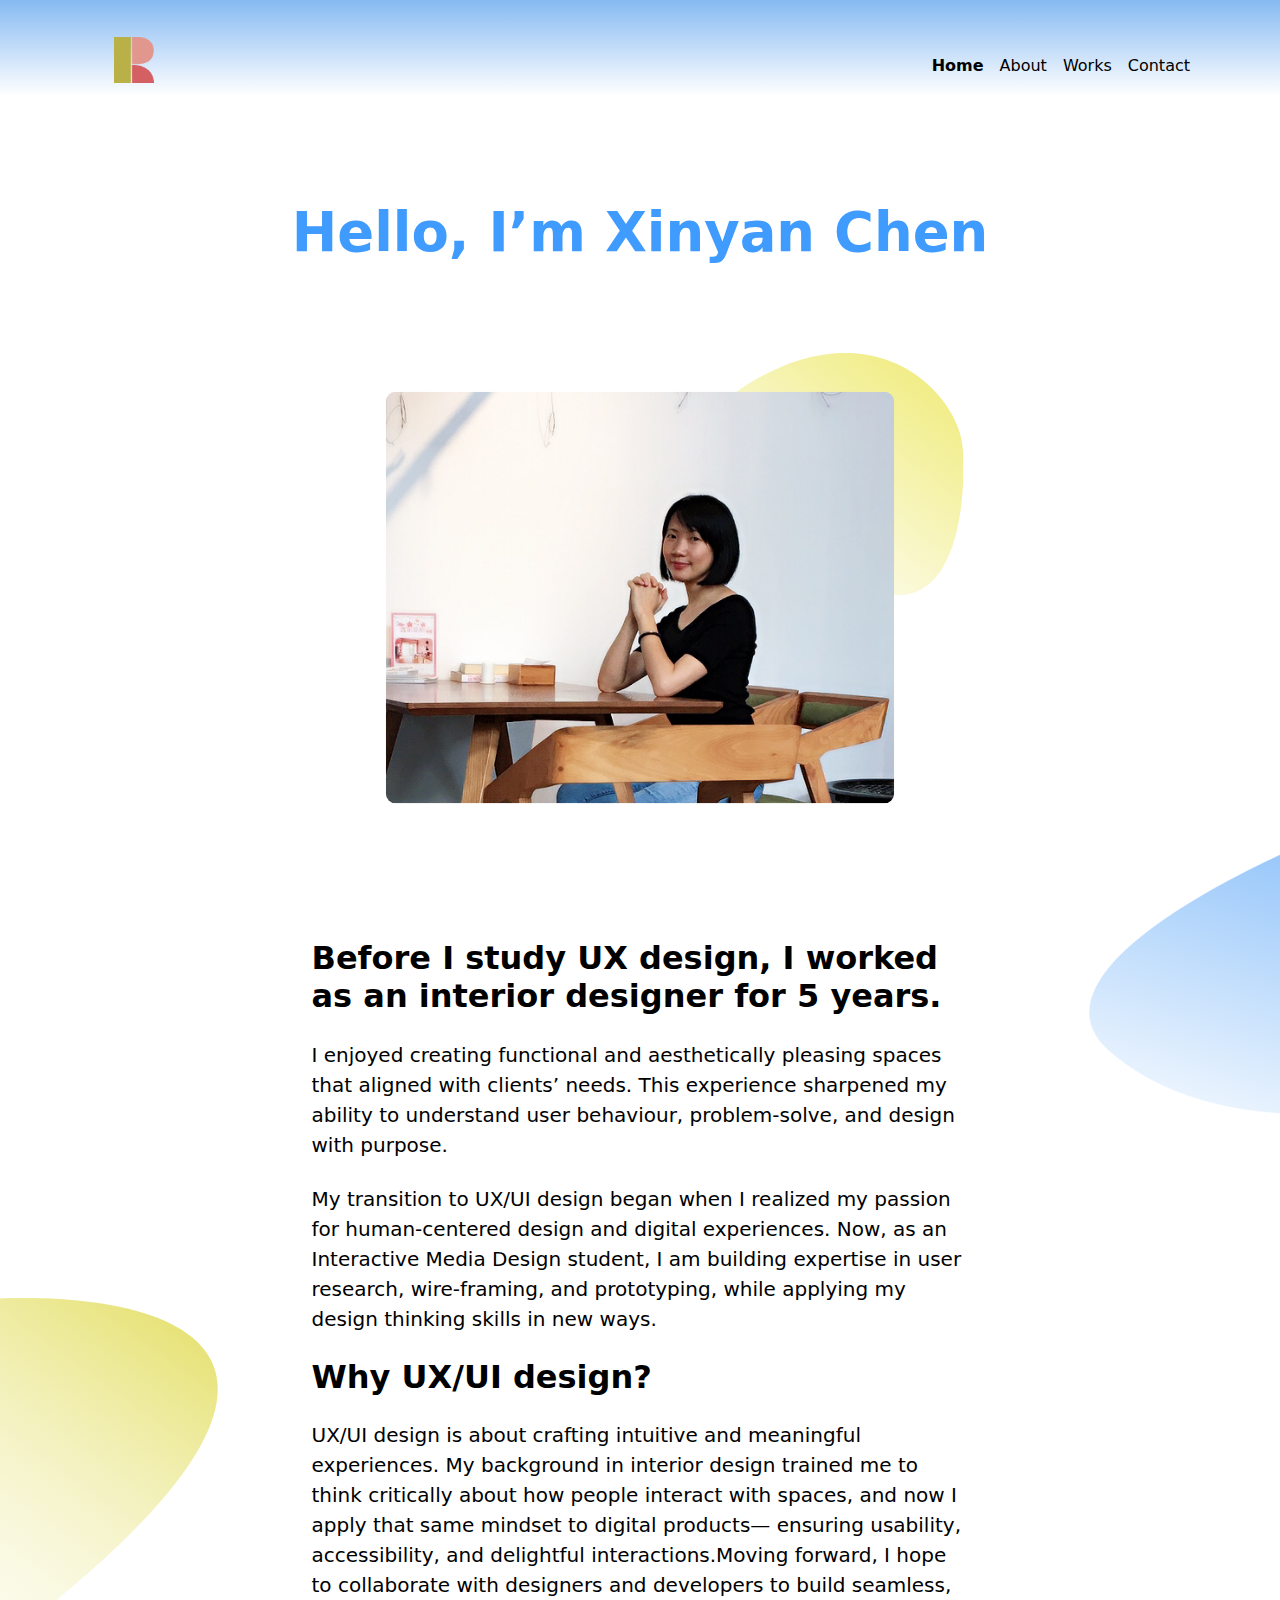
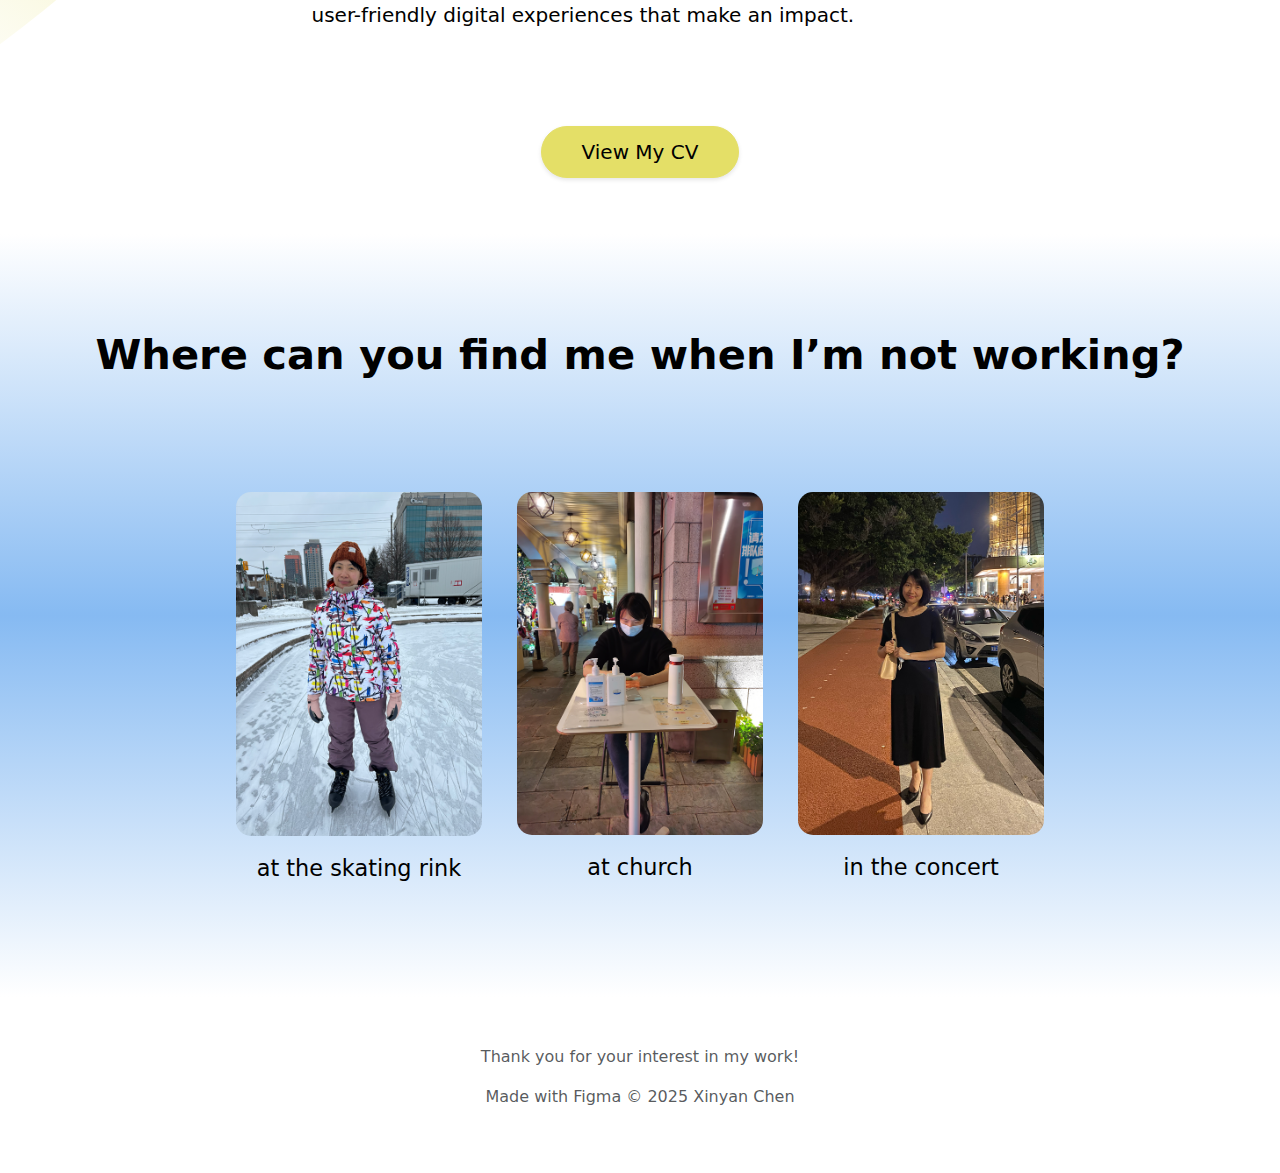
==== about.html @ 4b516ef4 "modified" ====
<!DOCTYPE html>
<html lang="en">

<head>
    <meta charset="UTF-8">
    <meta name="viewport" content="width=device-width, initial-scale=1.0">
    <title>Portfolio</title>
    <!-- Bootstrap CSS -->
    <link href="https://cdn.jsdelivr.net/npm/bootstrap@5.3.3/dist/css/bootstrap.min.css" rel="stylesheet"
        integrity="sha384-QWTKZyjpPEjISv5WaRU9OFeRpok6YctnYmDr5pNlyT2bRjXh0JMhjY6hW+ALEwIH" crossorigin="anonymous">
    <!-- Bootstrap icons -->
    <link rel="stylesheet" href="https://cdn.jsdelivr.net/npm/bootstrap-icons@1.11.3/font/bootstrap-icons.min.css">
    <!-- Custom CSS -->
    <link rel="stylesheet" href="./css/about.css">

</head>

<body>
    <header>
        <nav class="navbar navbar-expand-xl custom-navbar">
            <div class="container-xl">

                <a class="navbar-brand order-1" href="https://chen1054.github.io/portfolio/">
                    <img src="./images/logo.png" alt="My portfolio logo" width="40">
                </a>

                <!-- 汉堡菜单按钮：在中小屏幕时显示，靠左 -->
                <button class="navbar-toggler" type="button" data-bs-toggle="collapse"
                    data-bs-target="#navbarSupportedContent" aria-controls="navbarSupportedContent"
                    aria-expanded="false" aria-label="Toggle navigation">
                    <span class="navbar-toggler-icon"></span>
                </button>

                <!-- 导航菜单：大屏显示在右，中小屏隐藏在汉堡里 -->
                <div class="collapse navbar-collapse order-lg-2" id="navbarSupportedContent">
                    <ul class="navbar-nav ms-auto mb-2 mb-lg-0">
                        <li class="nav-item">
                            <a class="nav-link active home-link" aria-current="page"
                                href="pages/index.html">Home</a>
                        </li>
                        <li class="nav-item">
                            <a class="nav-link" href="#">About</a>
                        </li>
                        <li class="nav-item">
                            <a class="nav-link" href="#work">Works</a>
                        </li>
                        <li class="nav-item">
                            <a class="nav-link" href="pages/contact.html">Contact</a>
                        </li>
                    </ul>
                </div>
            </div>
        </nav>
    </header>

    <main>
        <!-- About Section -->
        <section id="about"
            class="about-section d-flex align-items-center justify-content-center text-center pb-2 mt-md-5 mt-5 ">
            <div class="container-xl">
                <h1 class="heading-title fs-1 mt-md-5 pt-md-2 pb-md-2 mt-3 pt-1 pb-5">Hello, I’m Xinyan Chen</h2>

                <div class="about-image-section d-flex justify-content-center align-items-center mb-md-4">
                    <div class="about-image position-relative">
                        <img src="./images/portrait-2.png" alt="My portrait">
                    </div>
                </div>
                <div class="row justify-content-center">
                    <div class="about-content-section col-12 col-md-7 mx-auto text-start ps-md-1 px-md-1">
                        <div class="about-content">
                            <h4 class="fs-4 mb-4">Before I study UX design, I worked as an interior designer for 5
                                years.</h4>
                            <p class="lead mb-4">I enjoyed creating functional and aesthetically pleasing spaces
                                that
                                aligned with clients’ needs. This experience sharpened my ability to understand user
                                behaviour,
                                problem-solve, and design with purpose.</p>
                            <p class="lead mb-4">My transition to UX/UI design began when I realized my passion for
                                human-centered design and digital experiences. Now, as an Interactive Media Design
                                student,
                                I am building expertise in user research, wire-framing, and prototyping, while applying
                                my design
                                thinking skills in new ways.</p>
                            <h4 class="fs-4 mb-4">Why UX/UI design?</h4>
                            <p class="lead mb-md-5">UX/UI design is about crafting intuitive and meaningful experiences. My background in
                                interior design trained me
                                to think critically about how people interact with spaces, and now I apply that same
                                mindset to digital products—
                                ensuring usability, accessibility, and delightful interactions.Moving forward, I hope to
                                collaborate with designers
                                and developers to build seamless, user-friendly digital experiences that make an impact.
                            </p>
                        </div>
                    </div>
                </div>
                <a class="btn btn-custom btn-lg mt-md-5" href="#about">View My CV</a>
            </div>
        </section>
<!-- Hobby Section -->
        <section id="hobby" class="hobby-section d-flex align-items-center justify-content-center text-center mt-5 pb-5 pt-md-5">
            <div class="container-xl">
                <h3 class="heading-title-2 fs-3 mb-4 mt-5 pb-md-5">Where can you find me when I’m not working?</h3>
                <div class="row justify-content-center pt-md-3 gx-2 gy-4">

                    <div class="col-12 col-md-3 pt-4 pb-4">
                        <div class="skate">
                            <img src="./images/skating-560x.png" alt="An image at the skating rink" class="img-fluid hobby-img">
                            <p class="fs-5 mt-3 mb-4">at the skating rink</p>
                        </div>
                    </div>

                    <div class="col-12 col-md-3 pt-4 mb-4">
                        <div class="church">
                            <img src="./images/church-560x.png" alt="An image at church" class="img-fluid hobby-img">
                            <p class="fs-5 mt-3 mb-4">at church</p>
                        </div>
                    </div>

                    <div class="col-12 col-md-3 pt-4 mb-4">
                        <div class="concert">
                            <img src="./images/concert-560x.png" alt="An image in the concert" class="img-fluid hobby-img">
                            <p class="fs-5 mt-3 pb-4">in the concert</p>
                        </div>
                    </div>
                </div>
            </div>
        </section>

    </main>

    <footer class="text-black text-center ">
        <div class="container-xl pt-5 pb-5">
            <p class="text-muted">Thank you for your interest in my work!</p>
            <p class="text-muted">Made with Figma © 2025 Xinyan Chen</p>
        </div>
    </footer>

    <!-- Bootstrap JS -->
    <script src="https://cdn.jsdelivr.net/npm/bootstrap@5.3.3/dist/js/bootstrap.bundle.min.js"
        integrity="sha384-YvpcrYf0tY3lHB60NNkmXc5s9fDVZLESaAA55NDzOxhy9GkcIdslK1eN7N6jIeHz"
        crossorigin="anonymous"></script>
</body>

</html>
---- css/about.css ----
:root {
    color: #409BFF;
    --bs-primary: #409BFF;
    --bs-primary-rgb: 134, 186, 242;
    --bs-secondary: #E4DF67;
    --bs-secondary-rgb: 228, 234, 221;
    --bs-body-color: #000;

}


footer a {
    color: inherit;
}

/* ---------------------------------------------------------------- */
/* 设置 btn-custom 类的按钮样式 */
.btn-custom {
    background-color: var(--bs-secondary);
    /* 设置按钮背景色为 #E4DF67 */
    color: #000;
    /* 设置按钮文字颜色为黑色 */
    border-color: var(--bs-secondary);
    /* 设置按钮边框颜色 */
    border-radius: 50px;
    /* 设置圆角，左右两边为半圆 */
    padding: 10px 40px;
    /* 增加按钮的左右内边距，避免文字靠得太近 */
    box-shadow: 0px 2px 4px rgba(0, 0, 0, 0.1);
    /* 添加按钮下方阴影 */
    display: inline-flex;
    /* 使用 flexbox 使文字居中 */
    justify-content: center;
    /* 水平居中 */
    align-items: center;
    /* 垂直居中 */
    width: auto;
    /* 自动调整按钮宽度 */
}

/* 设置鼠标悬停时的效果 */
.btn-custom:hover {
    background-color: #d4cf3c;
    /* 悬停时背景色变为稍微暗一些的黄色 */
    border-color: #d4cf3c;
    /* 悬停时边框颜色也变为暗黄色 */
}

/* 设置点击时的效果 */
.btn-custom:active {
    background-color: #d4cf3c;
    /* 点击时背景色与悬停效果相同 */
    border-color: #d4cf3c;
    /* 点击时边框颜色与悬停一致 */
}

/* ---------------------------------------------------------------- */

.fs-1 {
    font-size: 3.4rem !important;
    /* 或者任何你希望的更大尺寸 */
    color: #409BFF;
    font-weight: bold;
}

.fs-2 {
    font-size: 3rem !important;
    color: #409BFF;
    font-weight: bold;
}

.fs-3 {
    font-size: 2.6rem !important;
   
    font-weight: bold;
}

.fs-4 {
    font-size: 2rem !important;
    color: inherit;
    font-weight: bold;
}

.fs-5 {
    font-size: 1.4rem !important;
}

.fs-6 {
    font-size: 1.5rem;
    font-weight: bold;
}

.P {
    font-size: 1.2rem;
}

/* ---------------------------------------------------------------- */

/* 自定义导航栏背景：上蓝下透明 */
.custom-navbar {
    background: linear-gradient(to bottom, rgb(134, 186, 242), rgb(255, 255, 255));
}

.navbar-nav .nav-link {
    color: #000 !important;
    /* 默认黑色 */
}

/* 当前激活链接加粗 */
.navbar-nav .nav-link.active {
    font-weight: bold;
}

/* 点击时显示蓝色边框 */
.navbar-nav .nav-link:focus {
    color: #409BFF;
    border: 2px solid #409BFF;
    background-color: rgba(71, 142, 248, 0.068);
    /* 可选，增加轻微背景感 */
    padding: 6px 12px;
    /* 控制文字与边框的间距：上下6px，左右12px */
    border-radius: 2px;
    /* 可选，圆角更好看 */
}

/* 鼠标 hover 时也可以有轻微蓝色反馈 */
.navbar-nav .nav-link:hover {
    color: #409BFF !important;
}

/* 汉堡图标变蓝 */
.navbar-toggler-icon {
    background-image: url("data:image/svg+xml,%3csvg xmlns='http://www.w3.org/2000/svg' viewBox='0 0 30 30'%3e%3cpath stroke='%230d6efd' stroke-width='2' d='M4 7h22M4 15h22M4 23h22'/%3e%3c/svg%3e");
}

/* ---------------------------------------------------------------- */


/* 设置 Logo和nav汉堡包 边距 */

.navbar-brand {
    margin-left: 2rem;
}

/* 在平板和手机屏幕时，汉堡包左边距为 20px */
@media (max-width: 1199px) {
    .navbar-toggler {
        margin-left: 1rem;
        text-align: center;
        margin-top: 2rem;
    }

    .navbar-brand {
        margin: 0 auto;
        /* 水平居中 */
        top: 2rem;
        ;
        position: absolute;
        left: 50%;
        transform: translateX(-50%);
    }

}

/* 保证下拉菜单中的 Logo 在上方，导航项在下方 */
.navbar-collapse {
    display: flex;
    flex-direction: column;
    /* 使 Logo 和导航项垂直排列 */
    align-items: center;
    /* 让 Logo 和导航项都居中 */
    justify-content: flex-start;
    /* 使 Logo 位于上方，导航项在 Logo 下方 */
}


/* 导航项 */
.navbar-nav {
    width: 100%;
    display: flex;
    flex-direction: column;
    /* 让导航项垂直排列 */
    align-items: center;
    /* 居中导航项 */
    justify-content: flex-start;
    /* 保证导航项从顶部开始 */
    padding-top: 20px;
}


/* 在大屏幕时确保导航菜单右对齐 */
@media (min-width: 1200px) {
    .navbar-nav {
        display: flex;
        justify-content: flex-end;
        /* 确保导航菜单靠右 */
        margin-top: 1rem;
    }

    .navbar-toggler {
        display: none;
        /* 隐藏汉堡包按钮 */
    }

    .navbar-brand {
        margin-right: auto;
        /* 确保 Logo 位于最左边 */
        margin-top: 1.5rem;
    }
}


/* ---------------------------------------------------------------- */
.about-image-section {
    display: flex;
    justify-content: center; /* 水平居中 */
    align-items: center; /* 垂直居中 */
}
.about-image {
    position: relative;
    /* 关键：为 ::after 定位提供参考 */
    display: flex;
    justify-content: center; /* 水平居中 */
    align-items: center; /* 垂直居中 */
    width: 100%; /* 确保容器宽度占满父容器 */
}


.about-image img {
    width: 70%; /* 确保图片在容器内自适应 */
    height: auto; /* 保持图片的比例 */
    border-radius: 15px;/* 如果需要圆角，可以加上这个 */
    position: relative; /* ✨ 关键：添加这一行，才能让 z-index 生效 */
    z-index: 1;
}

.about-image::after {
    background-image: url('../images/Vector-6.svg');
    content: "";
    position: absolute;
    top: -60px;/* 控制在图像右上方露出一点 */
    right: 60px;
    width: 400px;/* 根据你背景图大小调整 */
    height: 400px;
    background-size: contain;
    background-repeat: no-repeat;
    z-index: 0;
}

/* 👉 手机屏幕时，标题/图片/段落缩小 */

@media (max-width: 767px) {
    .heading-title{
        transform: scale(0.7);
      }

   

    /* 缩放背景图大小，跟随图片缩放 */
    .about-image::after {
        width: 200px; /* 缩小背景图 */
        height: 200px;
        top: -40px; /* 调整位置 */
        right: 20px;
    }
    
    .about-content-section{
    transform: scale(0.8);
  }
}

/* 👉 平板时，标题/图片/段落缩小 */
@media (min-width: 768px) and (max-width: 1199px) {
    .about-image {
      transform: scale(0.7);
    }
  }

  /* 👉 大屏幕时，标题/图片/段落缩小 */
@media (min-width: 1200px) {
    .about-image {
      transform: scale(0.65);
    }
  }

/* ---------------------------------------------------------------- */


.about-section {
  background-image: url(../images/background-1.svg), url(../images/background-2.svg);
  background-position: 20px bottom, calc(100% - 20px) top; /* 控制图形的位置 */
  background-repeat: no-repeat; /* 防止图形重复 */
  background-size: 300px 300px, 300px 300px; /* 固定图形大小 */
  
}

/* 使用媒体查询确保当屏幕宽度大于 1200px 时，背景图不会被拉伸 */
@media (min-width: 1200px) {
  .about-section {
      background-size: 360px 360px, 300px 300px; /* 固定图形大小 */
      background-position:
      calc(50% - 360px - 180px) 90%, /* 左图 */
      calc(50% + 360px + 180px) 50%;   /* 右图 */
  }
}

@media (min-width: 768px) and (max-width: 1199px) {
  .about-section {
    background-size: 25% auto, 25% auto; 
    background-position: left 1100px, right 600px; 
  }
}


/* 另外，如果需要让背景图在小屏幕上自适应扩展，则可以调整小屏幕下的背景图大小 */
@media (max-width: 767px) {
  .about-section {
      background-size: 25% auto, 25% auto; /* 背景图大小在小屏幕上自适应 */
      background-position: left 1100px, right 600px; /* 贴边对齐 */
  }
}

/* ---------------------------------------------------------------- */

@media (max-width: 767px) {

    .heading-title-2 {
        transform: scale(0.8);
      }

}

.hobby-img {
  border-radius: 15px;
  max-width: 90%; 
  height: auto;
  display: block;
  margin-left: auto;
  margin-right: auto;
}


.hobby-section {
    background: linear-gradient(to bottom, rgb(255, 255, 255), rgb(134, 186, 242), rgb(255, 255, 255));
  }
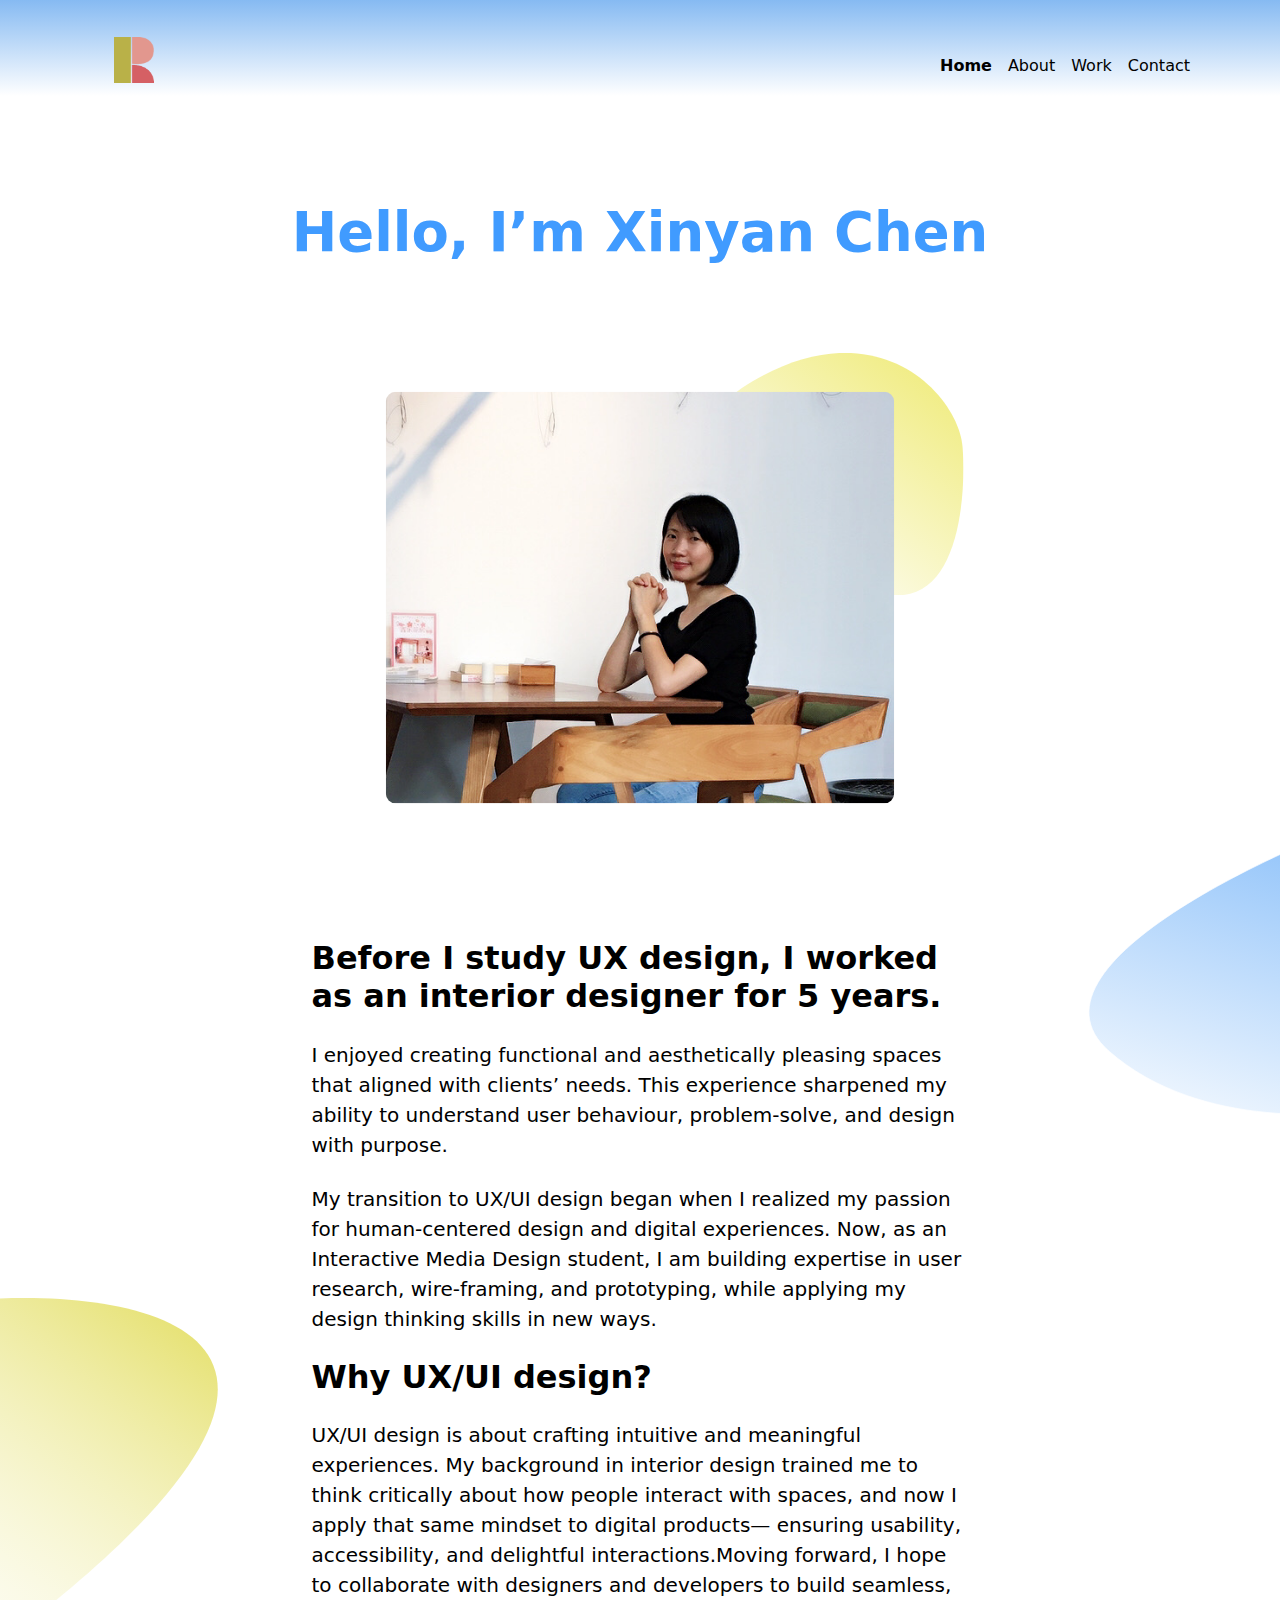
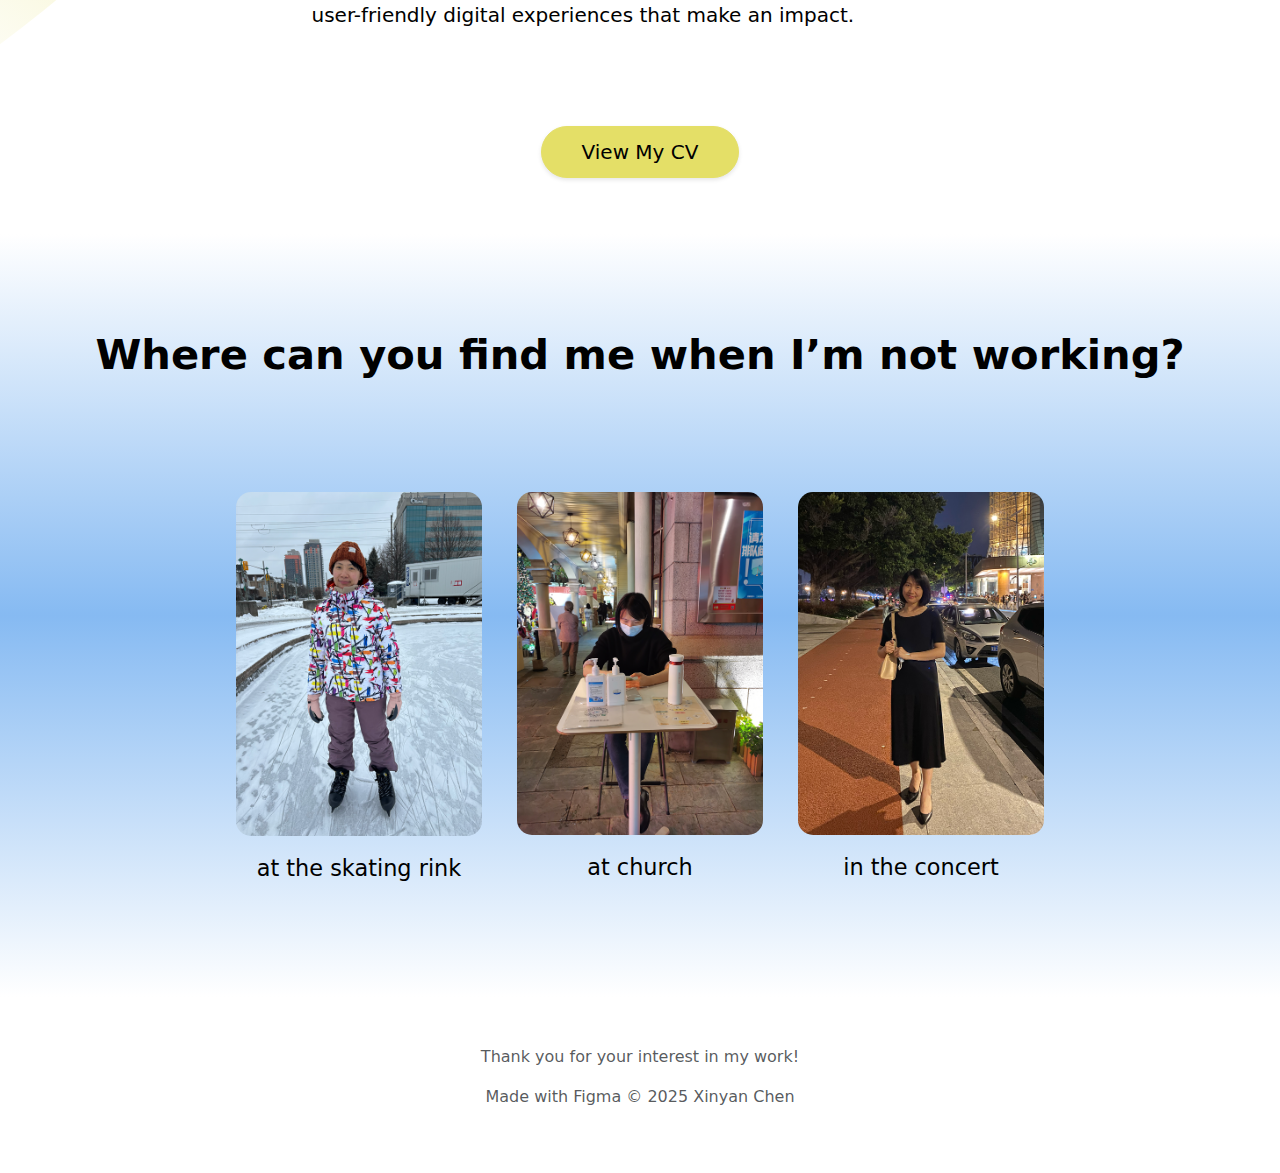
==== commit 6279750e: "modified" ====
--- a/about.html
+++ b/about.html
@@ -35,17 +35,16 @@
                 <div class="collapse navbar-collapse order-lg-2" id="navbarSupportedContent">
                     <ul class="navbar-nav ms-auto mb-2 mb-lg-0">
                         <li class="nav-item">
-                            <a class="nav-link active home-link" aria-current="page"
-                                href="pages/index.html">Home</a>
+                            <a class="nav-link active home-link" aria-current="page" href="/portfolio//index.html">Home</a>
                         </li>
                         <li class="nav-item">
-                            <a class="nav-link" href="#">About</a>
+                            <a class="nav-link" href="/portfolio/about.html">About</a>
                         </li>
                         <li class="nav-item">
-                            <a class="nav-link" href="#work">Works</a>
+                            <a class="nav-link" href="#work">Work</a>
                         </li>
                         <li class="nav-item">
-                            <a class="nav-link" href="pages/contact.html">Contact</a>
+                            <a class="nav-link" href="/portfolio//contact.html">Contact</a>
                         </li>
                     </ul>
                 </div>
@@ -66,7 +65,7 @@
                     </div>
                 </div>
                 <div class="row justify-content-center">
-                    <div class="about-content-section col-12 col-md-7 mx-auto text-start ps-md-1 px-md-1">
+                    <div class="about-content-section col-12 col-md-7 mx-auto text-start px-md-1">
                         <div class="about-content">
                             <h4 class="fs-4 mb-4">Before I study UX design, I worked as an interior designer for 5
                                 years.</h4>
--- a/css/about.css
+++ b/css/about.css
@@ -119,7 +119,7 @@
     /* 可选，增加轻微背景感 */
     padding: 6px 12px;
     /* 控制文字与边框的间距：上下6px，左右12px */
-    border-radius: 2px;
+    border-radius: 5px;
     /* 可选，圆角更好看 */
 }
 
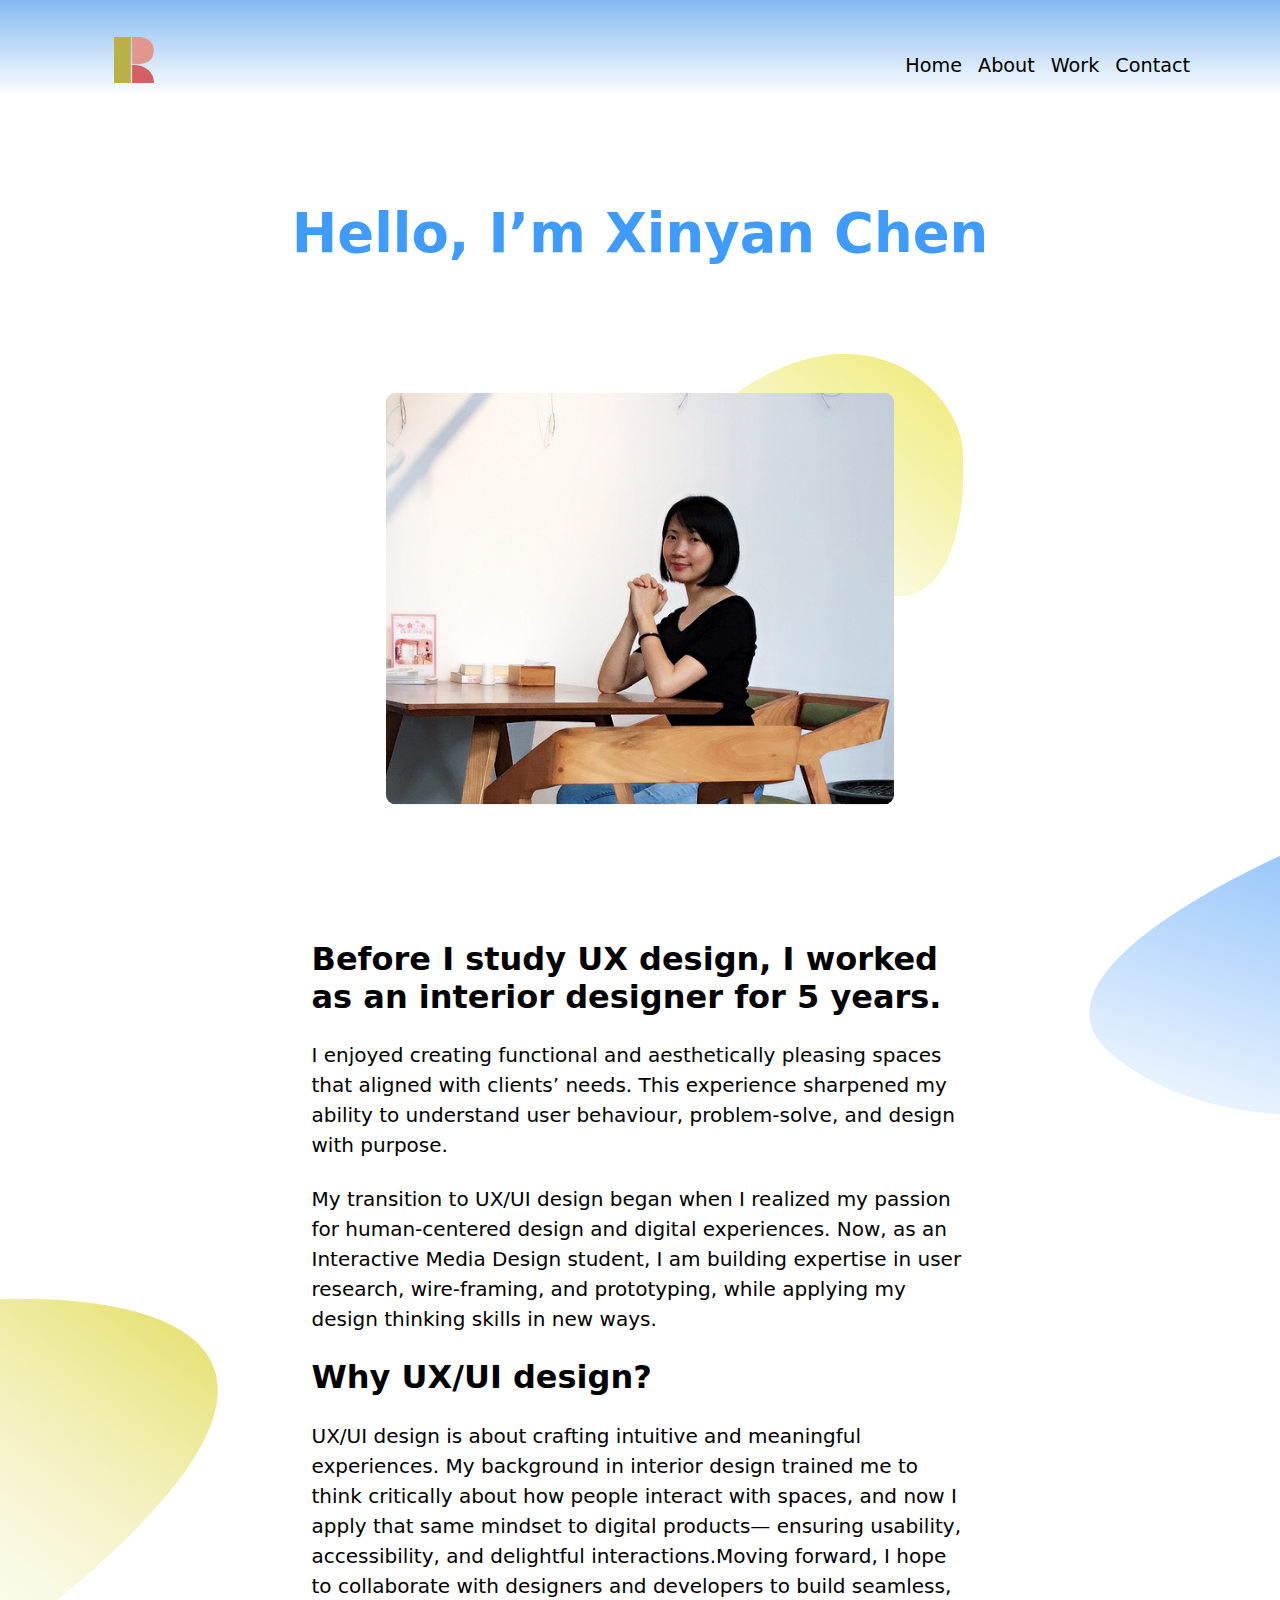
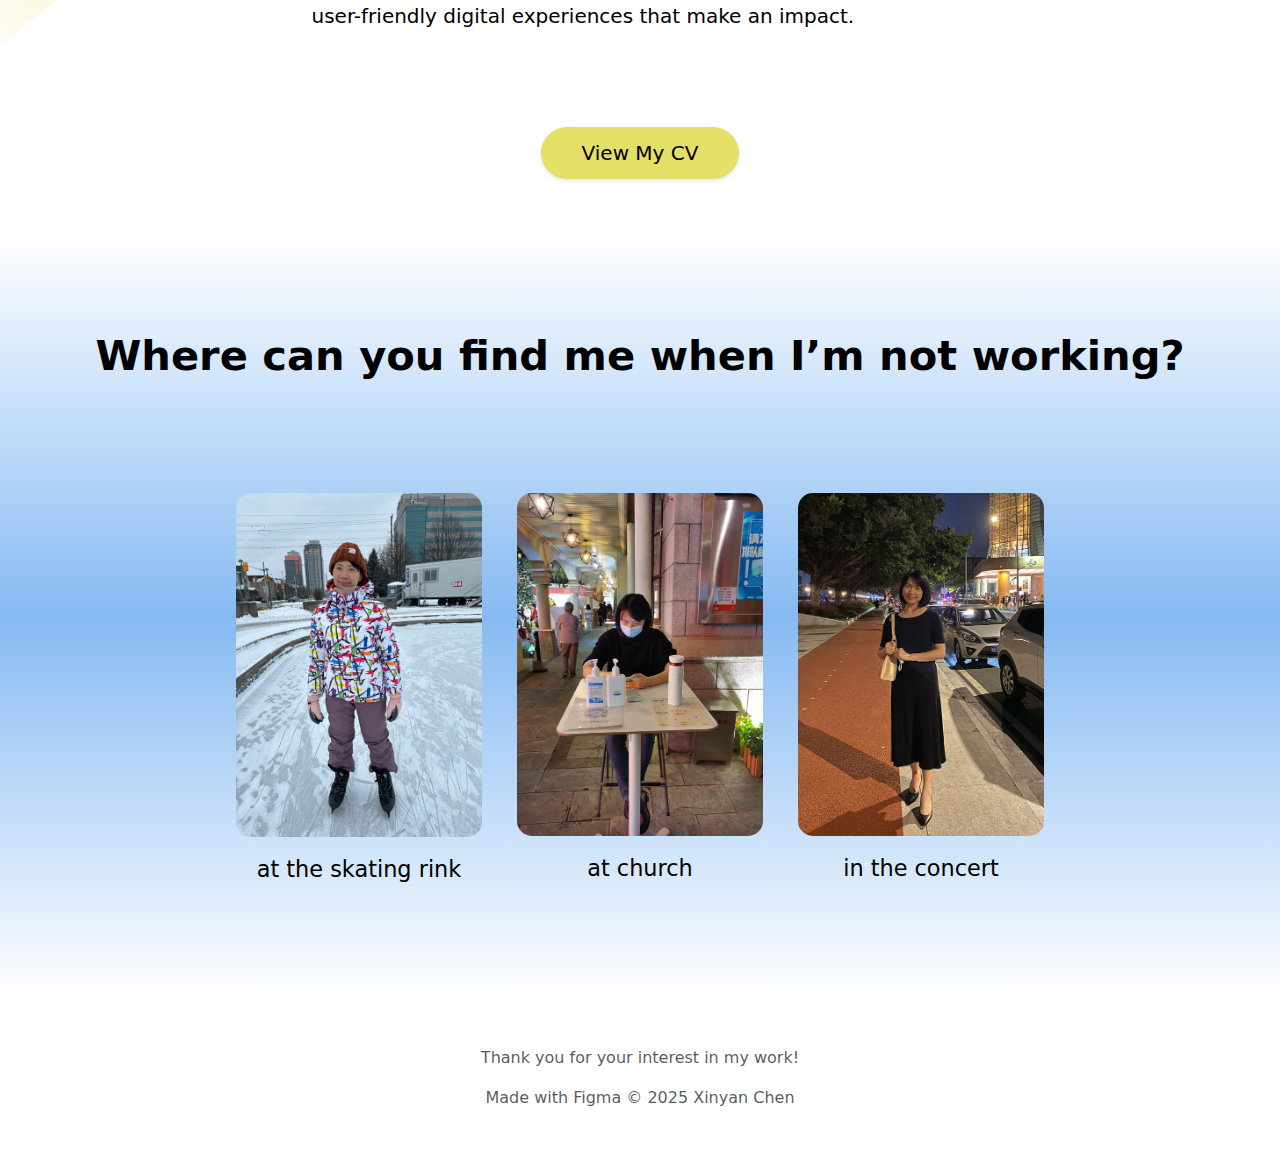
==== commit d88901c2: "modified" ====
--- a/about.html
+++ b/about.html
@@ -35,16 +35,16 @@
                 <div class="collapse navbar-collapse order-lg-2" id="navbarSupportedContent">
                     <ul class="navbar-nav ms-auto mb-2 mb-lg-0">
                         <li class="nav-item">
-                            <a class="nav-link active home-link" aria-current="page" href="/portfolio//index.html">Home</a>
+                            <a class="fs-6 nav-link home-link" aria-current="page" href="index.html">Home</a>
                         </li>
                         <li class="nav-item">
-                            <a class="nav-link" href="/portfolio/about.html">About</a>
+                            <a class="fs-6 nav-link" href="#about">About</a>
                         </li>
                         <li class="nav-item">
-                            <a class="nav-link" href="#work">Work</a>
+                            <a class="fs-6 nav-link" href="#work">Work</a>
                         </li>
                         <li class="nav-item">
-                            <a class="nav-link" href="/portfolio//contact.html">Contact</a>
+                            <a class="fs-6 nav-link" href="contact.html">Contact</a>
                         </li>
                     </ul>
                 </div>
--- a/css/about.css
+++ b/css/about.css
@@ -86,8 +86,7 @@
 }
 
 .fs-6 {
-    font-size: 1.5rem;
-    font-weight: bold;
+    font-size: 1.2rem !important;
 }
 
 .P {
